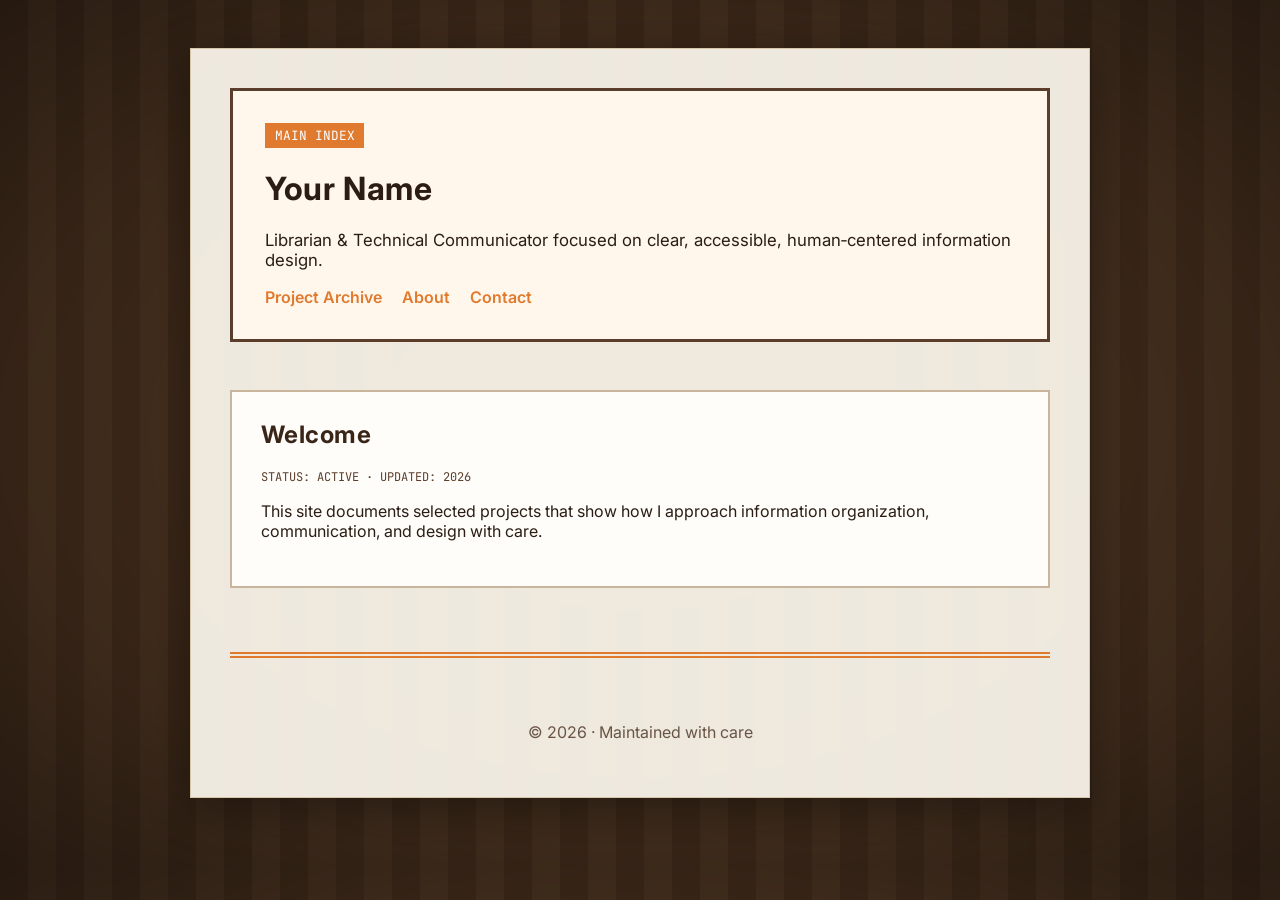
==== index.html @ 566702d9 "Added JS include" ====
<!DOCTYPE html>
<html lang="en">
<head>
  <meta charset="UTF-8">
  <meta name="viewport" content="width=device-width, initial-scale=1">

  <title>Main Index · Your Name</title>

  <!-- CSS -->
  <link rel="stylesheet" href="css/retro-70s.css">

  <!-- Fonts -->
  <link rel="preconnect" href="https://fonts.googleapis.com">
  <link rel="preconnect" href="https://fonts.gstatic.com" crossorigin>
  <link
    href="https://fonts.googleapis.com/css2?family=Inter:wght@400;600&family=JetBrains+Mono&display=swap"
    rel="stylesheet">
  <!-- JS -->
  <script src="js/retro-effects.js" defer></script>
</head>

<body>
  <div class="container">

    <header class="project-header">
      <span class="stamp">MAIN INDEX</span>
      <h1>Your Name</h1>

      <p class="subtitle">
        Librarian & Technical Communicator focused on clear, accessible,
        human‑centered information design.
      </p>

      <nav>
        <a href="work/index.html">Project Archive</a>
        <a href="about.html">About</a>
        <a href="contact.html">Contact</a>
      </nav>
    </header>

    <main>
      <section class="card">
        <h2>Welcome</h2>
        <div class="meta-line">STATUS: ACTIVE · UPDATED: 2026</div>

        <p>
          This site documents selected projects that show how I approach
          information organization, communication, and design with care.
        </p>
      </section>
    </main>

    <footer>
      <p>© 2026 · Maintained with care</p>
    </footer>

  </div>
</body>
</html>
``
---- css/retro-70s.css ----
:root {
  --paper: #f6f1e7;
  --brown: #5a3e2b;
  --dark-brown: #3a2618;
  --orange: #e07a2f;
  --border: #c9b59b;

  --monitor-bg: #0b120b;
  --monitor-green: #7cff7c;

  --text: #2b1d14;
}

/* ================= BASE ================= */

* {
  box-sizing: border-box;
}

body {
  margin: 0;
  font-family: Inter, system-ui, sans-serif;
  color: var(--text);

  /* 70s basement: wood paneling + dim lighting */
  background:
    radial-gradient(
      ellipse at center,
      rgba(0, 0, 0, 0.05) 0%,
      rgba(0, 0, 0, 0.3) 70%,
      rgba(0, 0, 0, 0.5) 100%
    ),
    repeating-linear-gradient(
      90deg,
      #4b321f 0px,
      #4b321f 28px,
      #553b26 28px,
      #553b26 56px
    );
}


h1, h2 {
  letter-spacing: 0.02em;
}

/* ================= CONTAINER ================= */

.container {
  max-width: 900px;
  margin: 3rem auto;
  padding: 2.5rem;
  background: rgba(246, 241, 231, 0.96);

  box-shadow:
    0 10px 40px rgba(0, 0, 0, 0.35),
    inset 0 0 0 1px #d8c6aa;
}

/* ================= HEADER ================= */

.project-header {
  border: 3px solid var(--brown);
  padding: 2rem;
  background: #fff7eb;
  margin-bottom: 3rem;
}

.stamp {
  font-family: "JetBrains Mono", monospace;
  background: var(--orange);
  color: white;
  padding: 0.25rem 0.6rem;
  font-size: 0.8rem;
  display: inline-block;
}

.subtitle {
  font-size: 1.05rem;
}

.metadata {
  display: flex;
  flex-wrap: wrap;
  gap: 1rem;
  margin: 1rem 0;
  font-family: "JetBrains Mono", monospace;
  font-size: 0.8rem;
}

nav a {
  color: var(--orange);
  text-decoration: none;
  font-weight: 600;
  margin-right: 1rem;
}

/* ================= CARDS ================= */

.card {
  background: #fffdf9;
  border: 2px solid var(--border);
  padding: 1.8rem;
  margin-bottom: 2.5rem;
}

.card h2 {
  margin-top: 0;
  color: var(--dark-brown);
}

/* ================= META LINE ================= */

.meta-line {
  font-family: "JetBrains Mono", monospace;
  font-size: 0.75rem;
  color: var(--brown);
  margin-bottom: 1rem;
}

/* ================= MONITOR ================= */

.monitor {
  background: var(--monitor-bg);
  border: 4px solid #222;
  padding: 1rem;
  margin-top: 1.5rem;
}

.monitor img {
  width: 100%;
  display: block;
}

.monitor figcaption {
  font-family: "JetBrains Mono", monospace;
  font-size: 0.75rem;
  color: var(--monitor-green);
  margin-top: 0.5rem;
}

/* ================= FOOTER ================= */

footer {
  text-align: center;
  margin-top: 4rem;
  padding-top: 3rem;
  border-top: 6px double var(--orange);
  color: #6a5545;
}
``
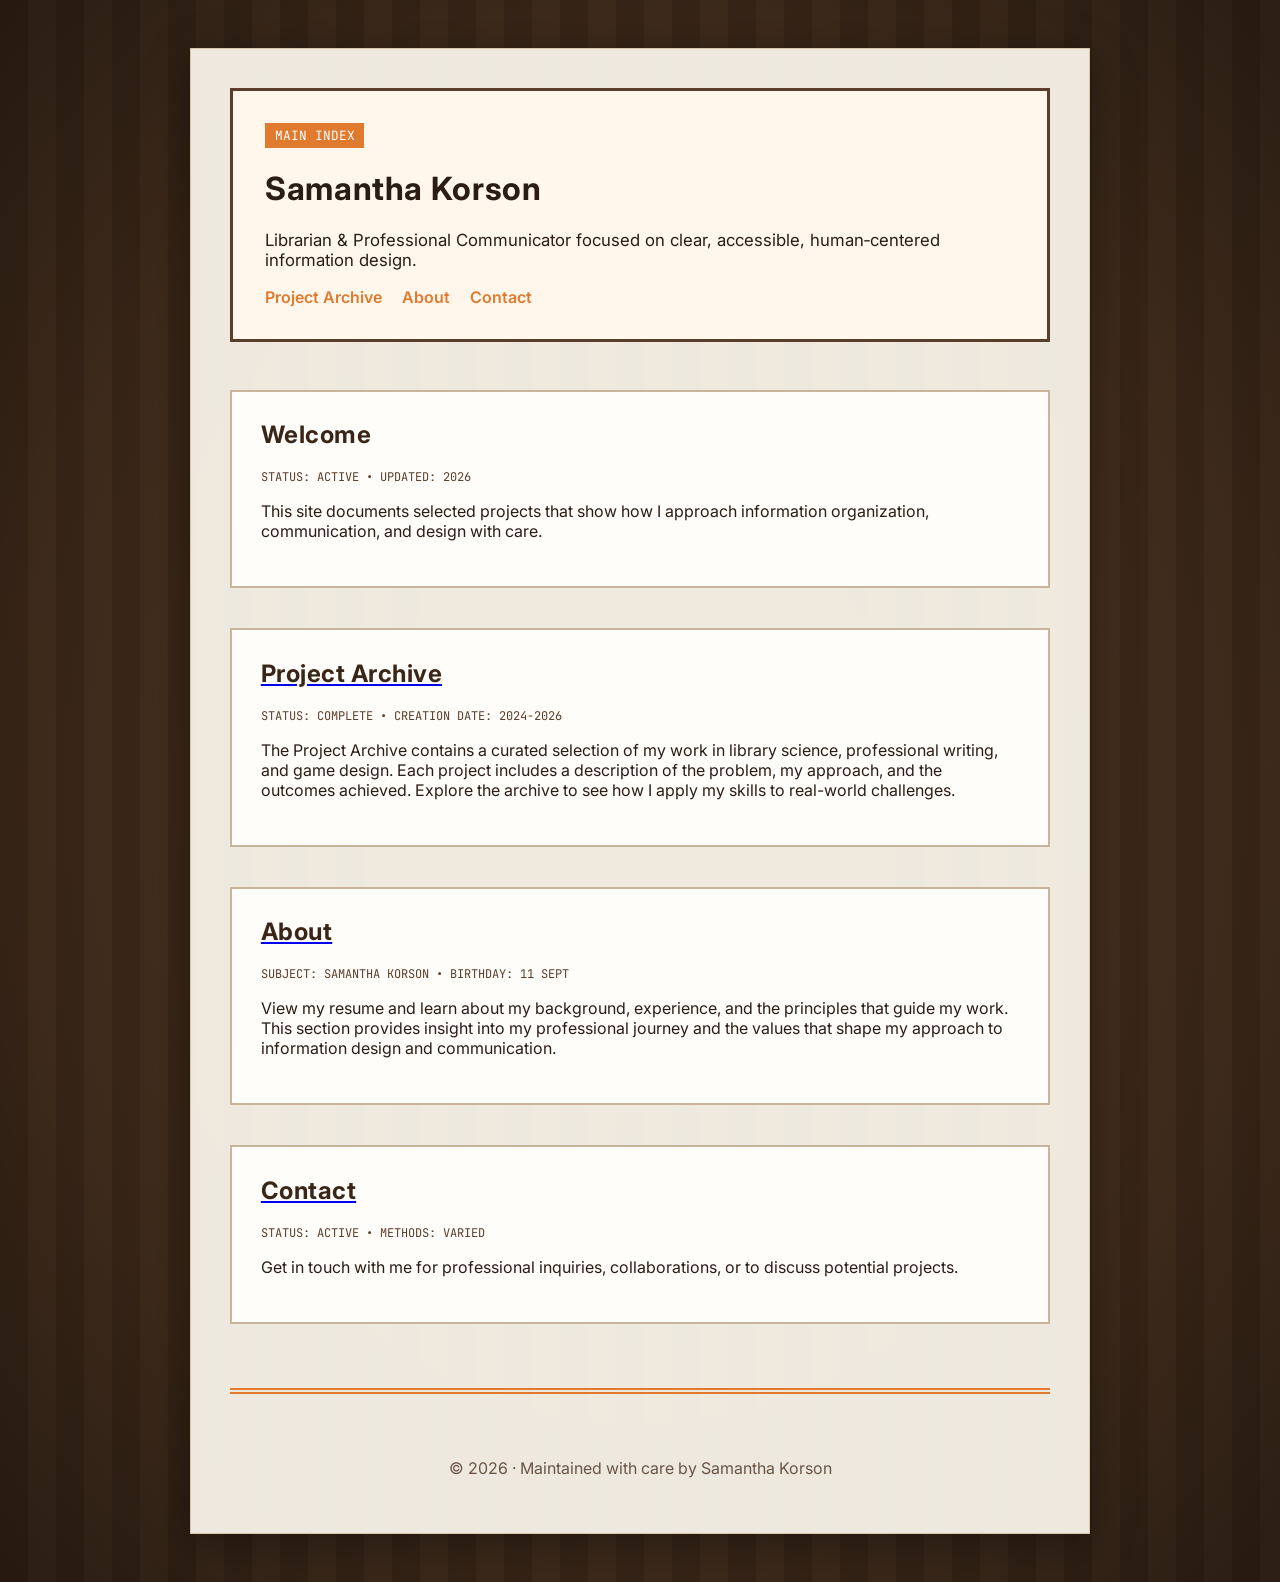
==== commit c51b901b: "Updated index.html" ====
--- a/index.html
+++ b/index.html
@@ -4,7 +4,7 @@
   <meta charset="UTF-8">
   <meta name="viewport" content="width=device-width, initial-scale=1">
 
-  <title>Main Index · Your Name</title>
+  <title>Main Index &bull; Samantha Korson</title>
 
   <!-- CSS -->
   <link rel="stylesheet" href="css/retro-70s.css">
@@ -24,10 +24,10 @@
 
     <header class="project-header">
       <span class="stamp">MAIN INDEX</span>
-      <h1>Your Name</h1>
+      <h1>Samantha Korson</h1>
 
       <p class="subtitle">
-        Librarian & Technical Communicator focused on clear, accessible,
+        Librarian & Professional Communicator focused on clear, accessible,
         human‑centered information design.
       </p>
 
@@ -40,8 +40,8 @@
 
     <main>
       <section class="card">
-        <h2>Welcome</h2>
-        <div class="meta-line">STATUS: ACTIVE · UPDATED: 2026</div>
+        <header><h2>Welcome</h2>
+        <div class="meta-line">STATUS: ACTIVE &bull; UPDATED: <time datetime="2026">2026</time></div></header>
 
         <p>
           This site documents selected projects that show how I approach
@@ -50,11 +50,43 @@
       </section>
     </main>
 
+      <main>
+      <section class="card">
+        <header><a href="work/index.html"><h2>Project Archive</h2></a>
+        <div class="meta-line">STATUS: COMPLETE &bull; CREATION DATE: <time datetime="2024">2024</time>-<time datetime="2026">2026</time></div></header>
+
+        <p>
+         The Project Archive contains a curated selection of my work in library science, professional writing, and game design. Each project includes a description of the problem, my approach, and the outcomes achieved. Explore the archive to see how I apply my skills to real-world challenges.
+        </p>
+      </section>
+      </main>
+
+      <main>
+      <section class="card">
+        <a href="about.html"><h2>About</h2></a>
+        <div class="meta-line">SUBJECT: SAMANTHA KORSON &bull; BIRTHDAY: <time datetime="1985-09-11">11 SEPT</time></div>
+
+        <p>
+        View my resume and learn about my background, experience, and the principles that guide my work. This section provides insight into my professional journey and the values that shape my approach to information design and communication.
+        </p>
+      </section>
+    </main>
+
+      <main>
+      <section class="card">
+        <a href="contact.html"><h2>Contact</h2></a>
+        <div class="meta-line">STATUS: ACTIVE &bull; METHODS: VARIED</div>
+
+        <p>
+          Get in touch with me for professional inquiries, collaborations, or to discuss potential projects.
+        </p>
+      </section>
+    </main>
+
     <footer>
-      <p>© 2026 · Maintained with care</p>
+      <p>&copy; <time datetime="2026">2026</time> · Maintained with care by Samantha Korson</p>
     </footer>
 
   </div>
 </body>
-</html>
-``
+</html>
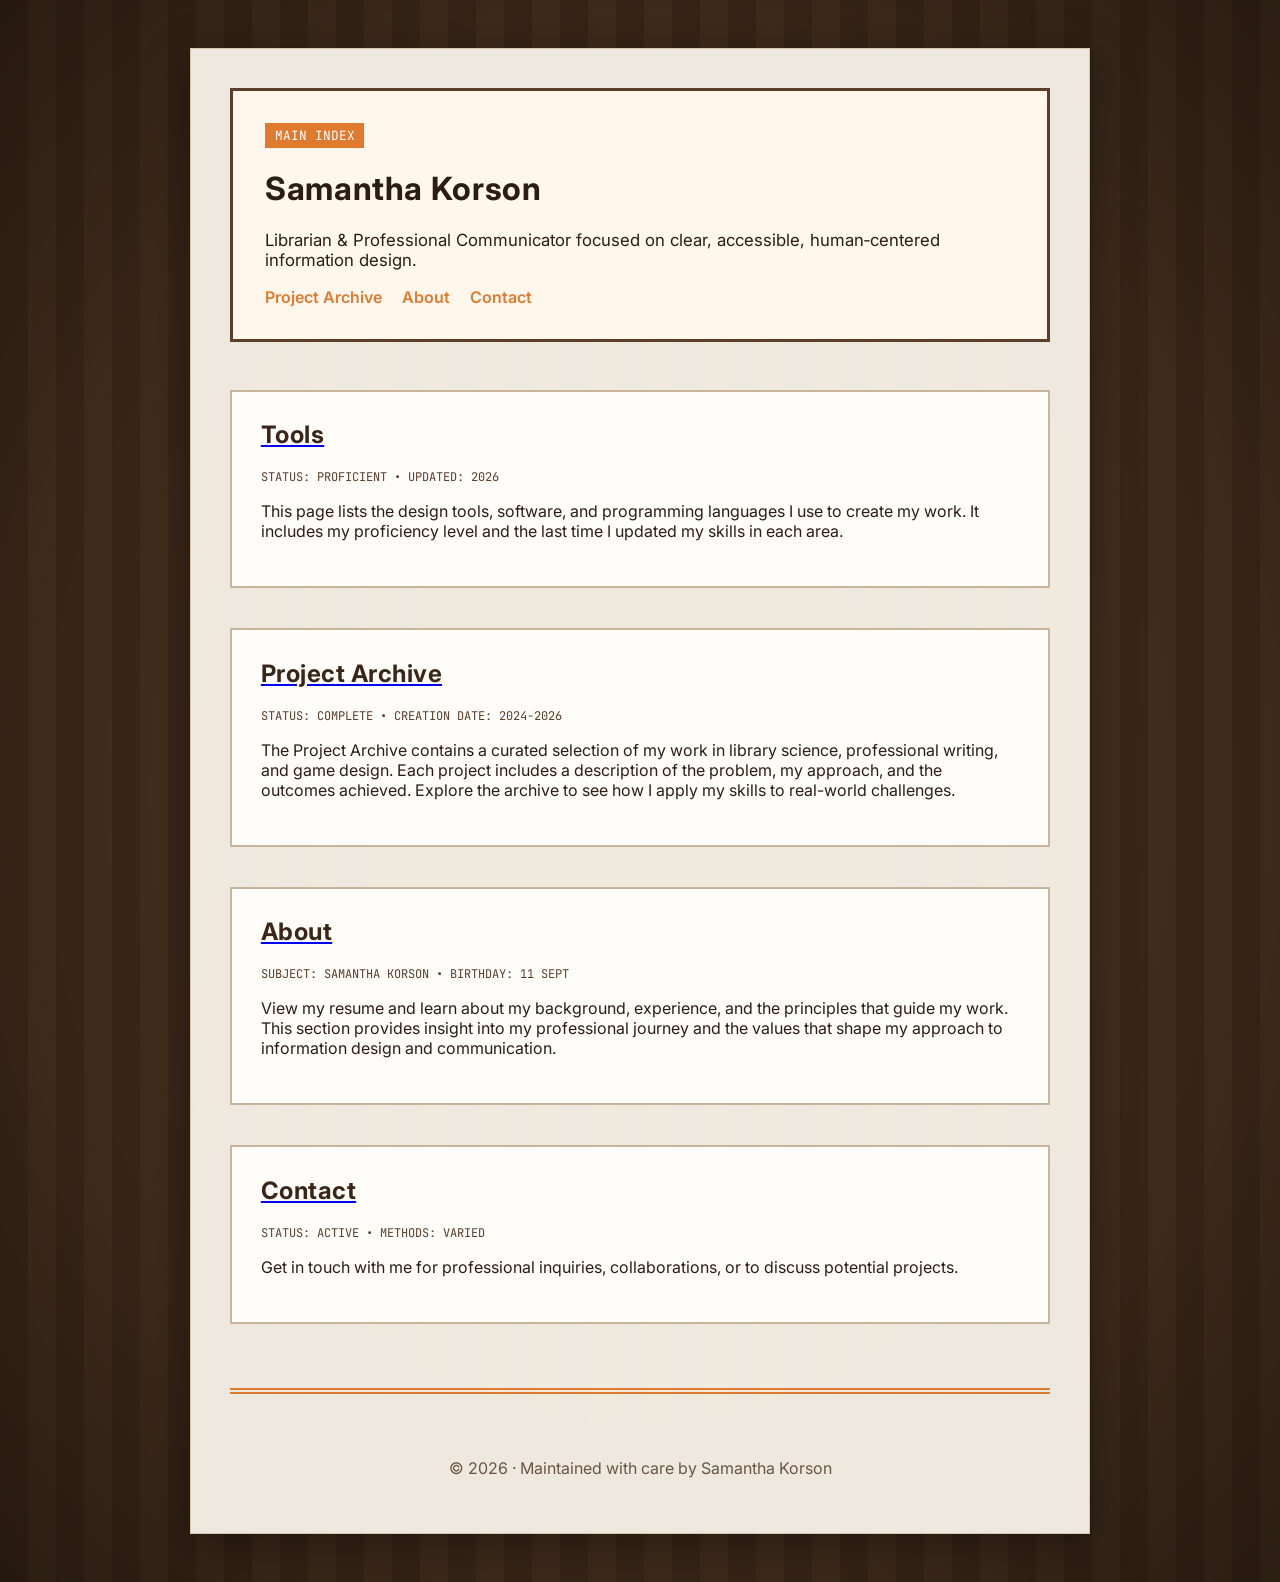
==== commit b71c186c: "Updated index.html" ====
--- a/index.html
+++ b/index.html
@@ -4,7 +4,7 @@
   <meta charset="UTF-8">
   <meta name="viewport" content="width=device-width, initial-scale=1">
 
-  <title>Main Index &bull; Samantha Korson</title>
+  <title>Portfolio &bull; Samantha Korson</title>
 
   <!-- CSS -->
   <link rel="stylesheet" href="css/retro-70s.css">
@@ -40,12 +40,11 @@
 
     <main>
       <section class="card">
-        <header><h2>Welcome</h2>
-        <div class="meta-line">STATUS: ACTIVE &bull; UPDATED: <time datetime="2026">2026</time></div></header>
+        <header><a href="tools.html"><h2>Tools</h2></a>
+        <div class="meta-line">STATUS: PROFICIENT &bull; UPDATED: <time datetime="2026">2026</time></div></header>
 
         <p>
-          This site documents selected projects that show how I approach
-          information organization, communication, and design with care.
+          This page lists the design tools, software, and programming languages I use to create my work. It includes my proficiency level and the last time I updated my skills in each area.
         </p>
       </section>
     </main>
@@ -63,8 +62,8 @@
 
       <main>
       <section class="card">
-        <a href="about.html"><h2>About</h2></a>
-        <div class="meta-line">SUBJECT: SAMANTHA KORSON &bull; BIRTHDAY: <time datetime="1985-09-11">11 SEPT</time></div>
+        <header><a href="about.html"><h2>About</h2></a>
+        <div class="meta-line">SUBJECT: SAMANTHA KORSON &bull; BIRTHDAY: <time datetime="1985-09-11">11 SEPT</time></div></header>
 
         <p>
         View my resume and learn about my background, experience, and the principles that guide my work. This section provides insight into my professional journey and the values that shape my approach to information design and communication.
@@ -74,8 +73,8 @@
 
       <main>
       <section class="card">
-        <a href="contact.html"><h2>Contact</h2></a>
-        <div class="meta-line">STATUS: ACTIVE &bull; METHODS: VARIED</div>
+        <header><a href="contact.html"><h2>Contact</h2></a>
+        <div class="meta-line">STATUS: ACTIVE &bull; METHODS: VARIED</div></header>
 
         <p>
           Get in touch with me for professional inquiries, collaborations, or to discuss potential projects.
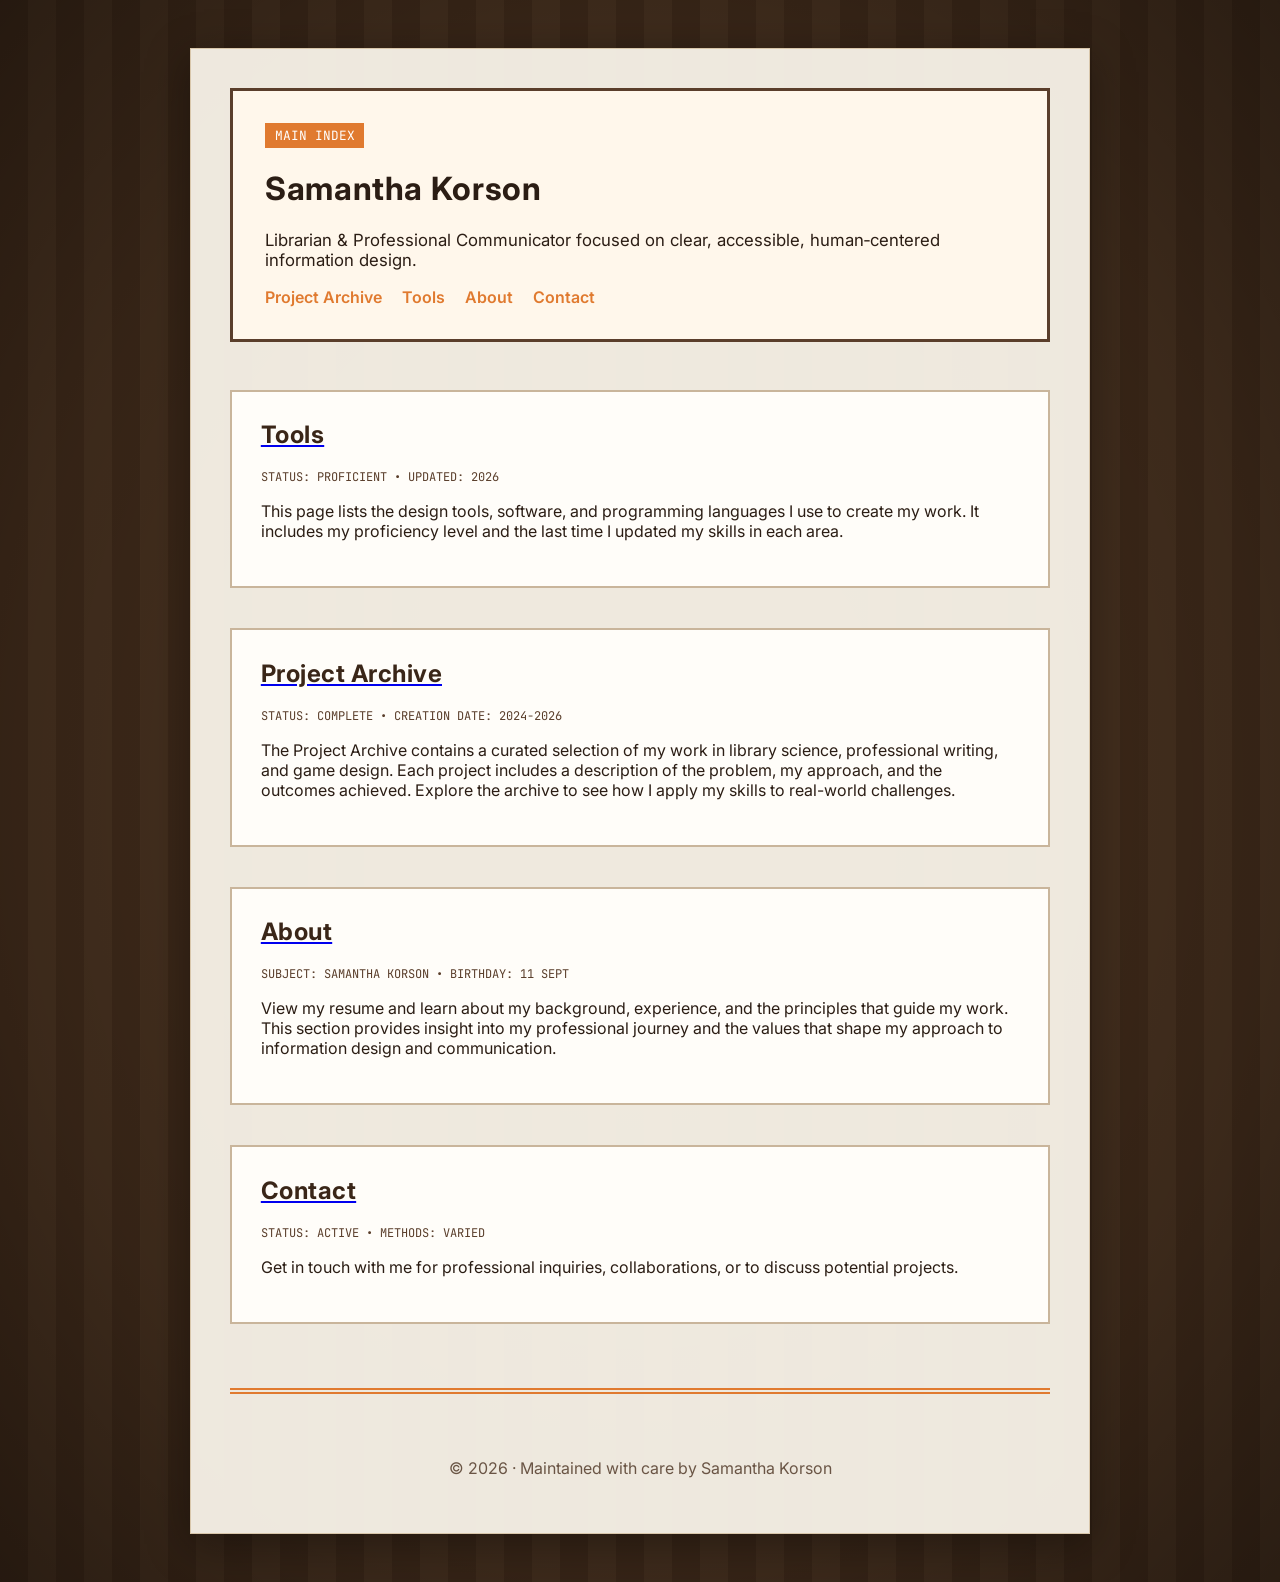
==== commit 320cd9ca: "Updated tools, added screenshots, changed footer on all pages" ====
--- a/index.html
+++ b/index.html
@@ -33,6 +33,7 @@
 
       <nav>
         <a href="work/index.html">Project Archive</a>
+        <a href="tools/index.html">Tools</a>
         <a href="about.html">About</a>
         <a href="contact.html">Contact</a>
       </nav>
@@ -40,7 +41,7 @@
 
     <main>
       <section class="card">
-        <header><a href="tools.html"><h2>Tools</h2></a>
+        <header><a href="/tools/index.html"><h2>Tools</h2></a>
         <div class="meta-line">STATUS: PROFICIENT &bull; UPDATED: <time datetime="2026">2026</time></div></header>
 
         <p>
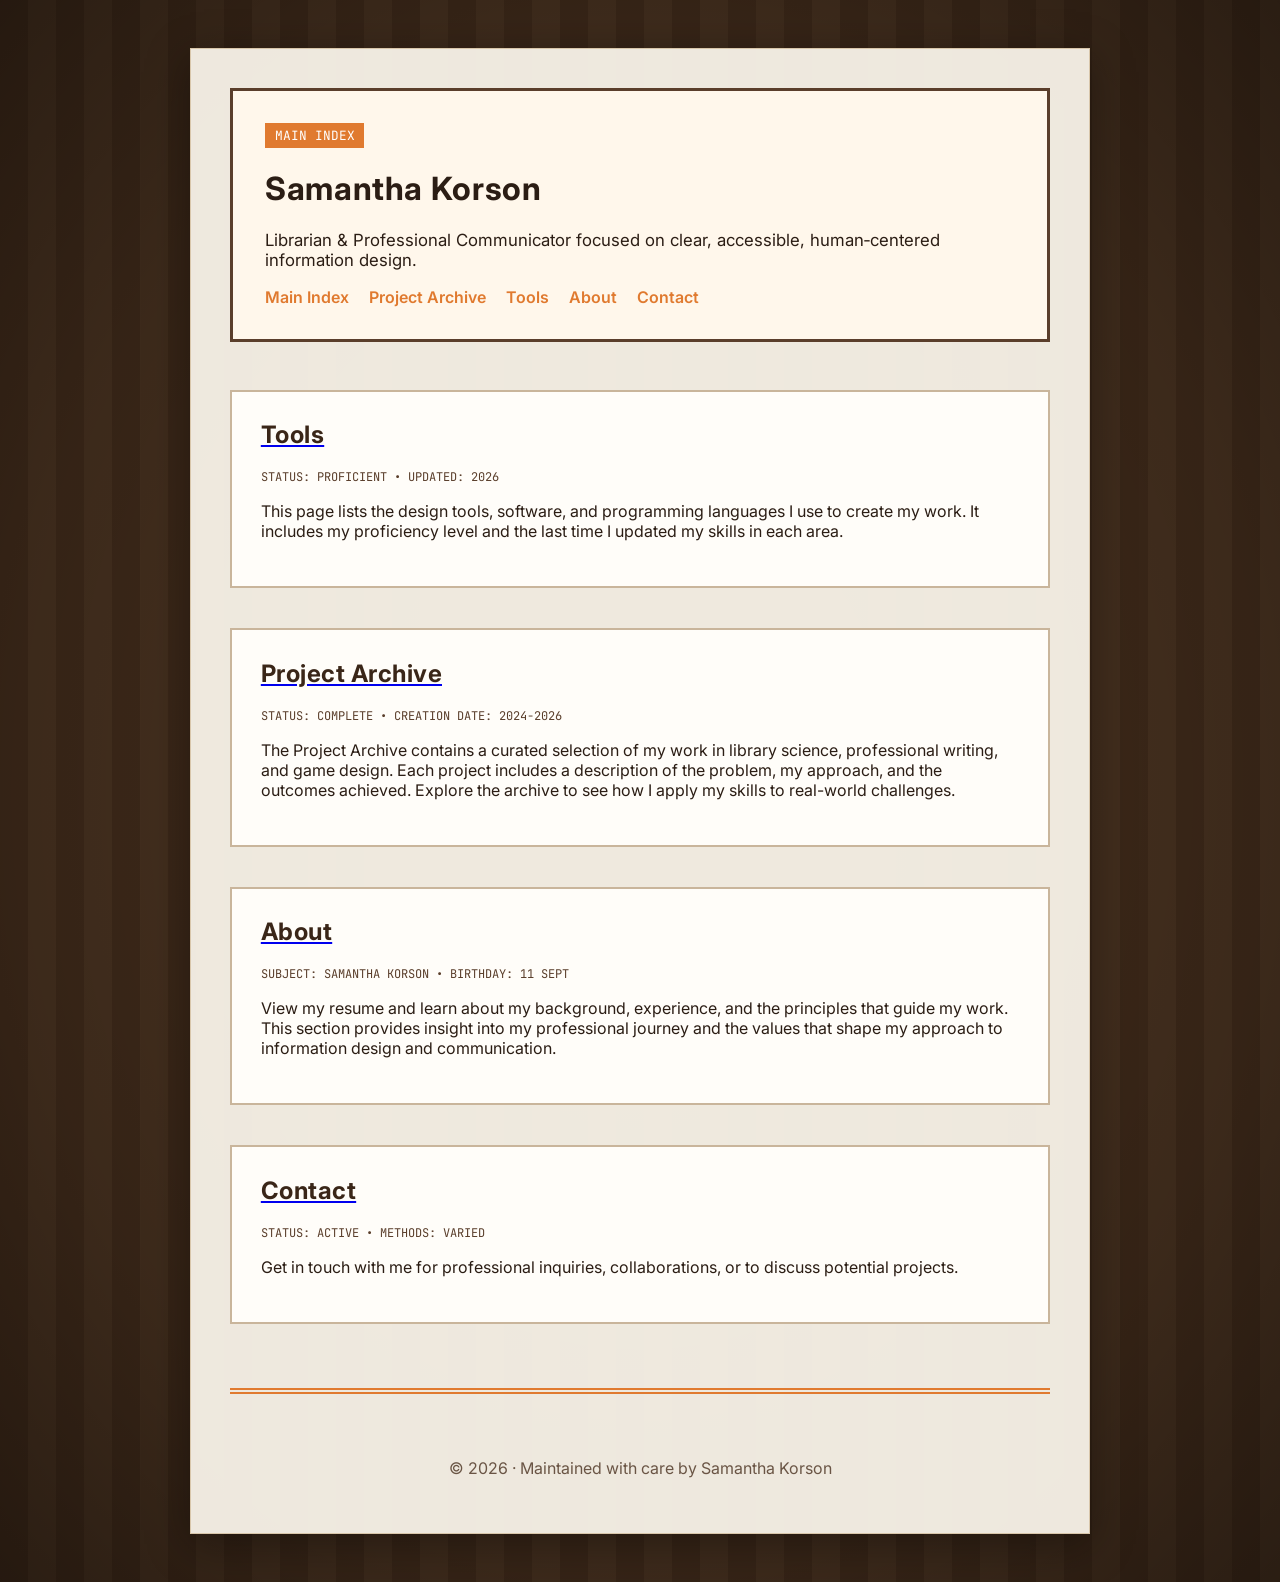
==== commit d6dce4d5: "Multiple changes to the tools index and subpages." ====
--- a/index.html
+++ b/index.html
@@ -22,7 +22,7 @@
 <body>
   <div class="container">
 
-    <header class="project-header">
+    <header class="page-header">
       <span class="stamp">MAIN INDEX</span>
       <h1>Samantha Korson</h1>
 
@@ -32,6 +32,7 @@
       </p>
 
       <nav>
+        <a href="index.html">Main Index</a>
         <a href="work/index.html">Project Archive</a>
         <a href="tools/index.html">Tools</a>
         <a href="about.html">About</a>
@@ -41,7 +42,7 @@
 
     <main>
       <section class="card">
-        <header><a href="/tools/index.html"><h2>Tools</h2></a>
+        <header><a href="tools/index.html"><h2>Tools</h2></a>
         <div class="meta-line">STATUS: PROFICIENT &bull; UPDATED: <time datetime="2026">2026</time></div></header>
 
         <p>
--- a/css/retro-70s.css
+++ b/css/retro-70s.css
@@ -59,7 +59,7 @@
 
 /* ================= HEADER ================= */
 
-.project-header {
+.page-header {
   border: 3px solid var(--brown);
   padding: 2rem;
   background: #fff7eb;
@@ -129,7 +129,21 @@
 
 .monitor img {
   width: 100%;
+  box-sizing: border-box;
+  aspect-ratio: 16 / 9;
+  object-fit: cover;
+  object-position: top;
   display: block;
+}
+
+[id$="_popover"] {
+  display: none;
+}
+
+[id$="_popover"]:checked + label > img {
+  width: 100%;
+  aspect-ratio: auto;
+  object-fit: contain;
 }
 
 .monitor figcaption {
@@ -137,6 +151,10 @@
   font-size: 0.75rem;
   color: var(--monitor-green);
   margin-top: 0.5rem;
+}
+
+.monitor a {
+  text-decoration: underline solid var(--monitor-green);
 }
 
 /* ================= FOOTER ================= */
@@ -147,5 +165,4 @@
   padding-top: 3rem;
   border-top: 6px double var(--orange);
   color: #6a5545;
-}
-``+}
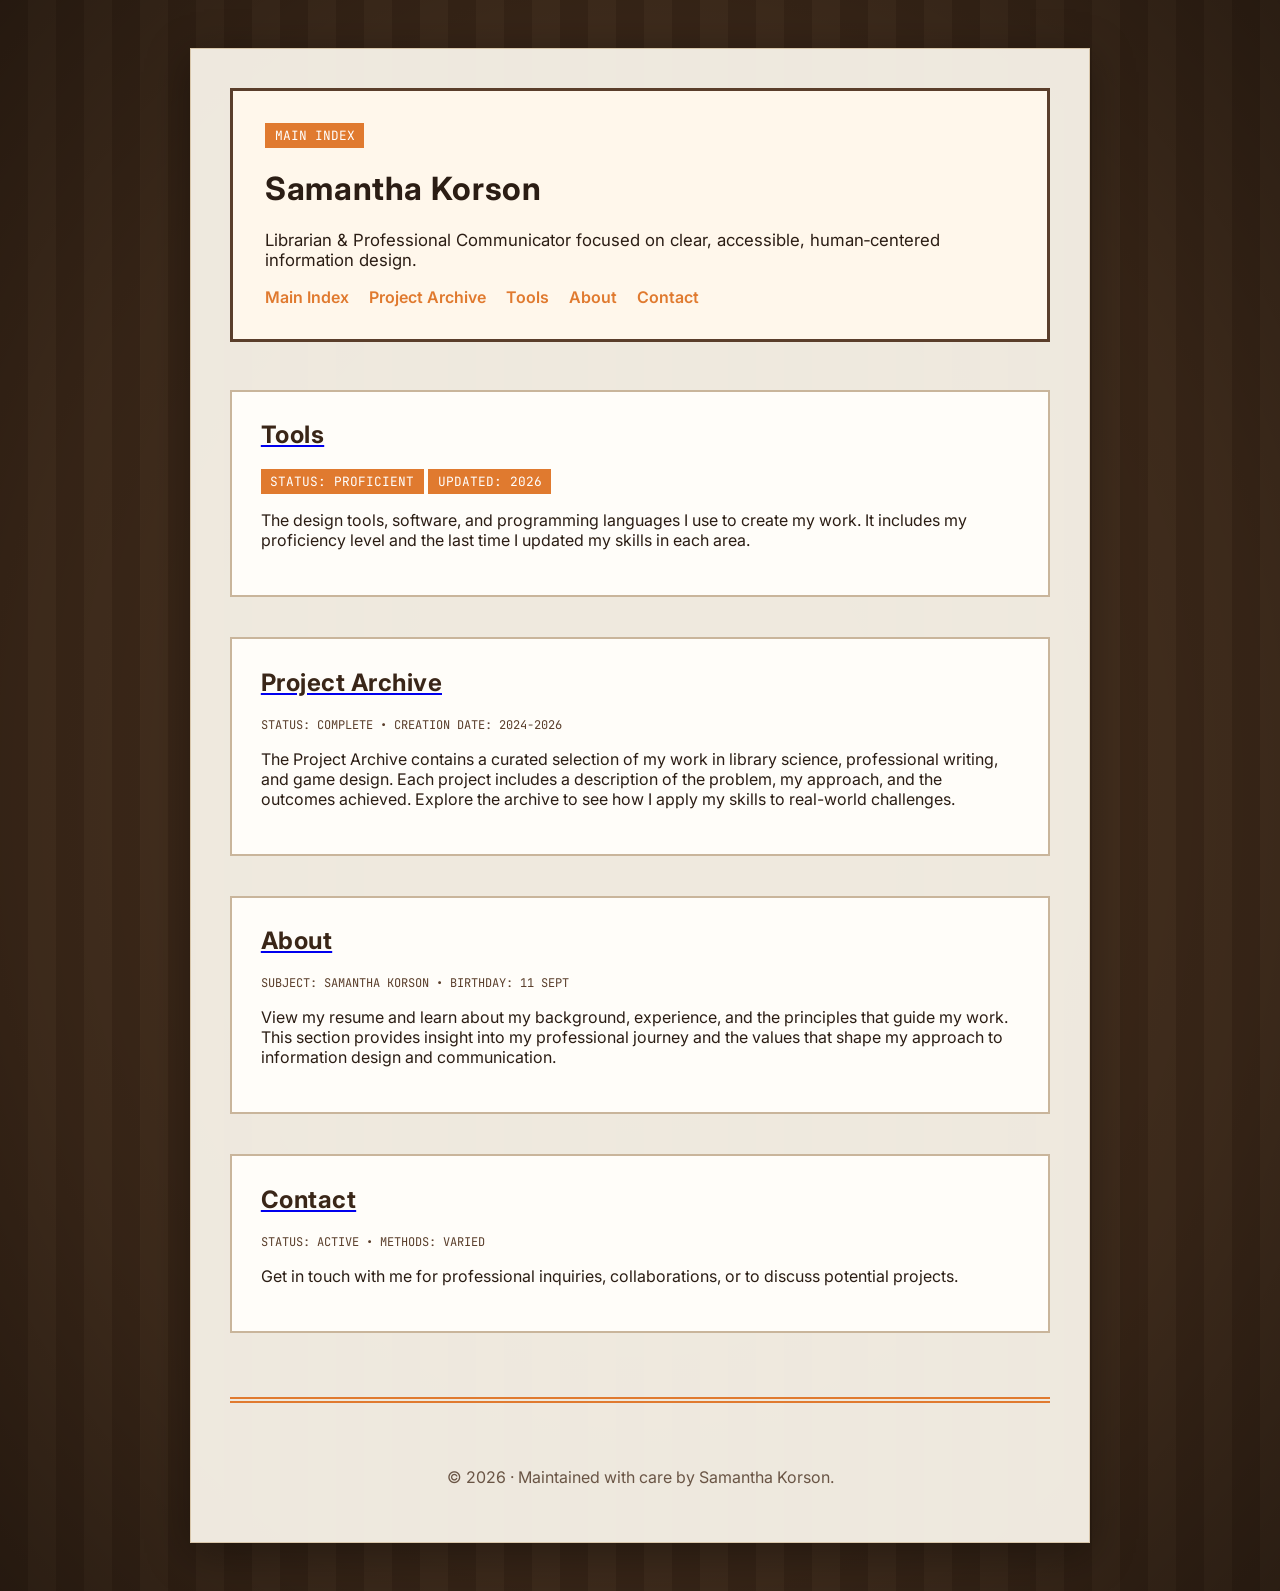
==== commit 9e576d7e: "Testing meta-line changes" ====
--- a/index.html
+++ b/index.html
@@ -16,12 +16,10 @@
     href="https://fonts.googleapis.com/css2?family=Inter:wght@400;600&family=JetBrains+Mono&display=swap"
     rel="stylesheet">
   <!-- JS -->
-  <script src="js/retro-effects.js" defer></script>
 </head>
 
 <body>
   <div class="container">
-
     <header class="page-header">
       <span class="stamp">MAIN INDEX</span>
       <h1>Samantha Korson</h1>
@@ -42,16 +40,16 @@
 
     <main>
       <section class="card">
-        <header><a href="tools/index.html"><h2>Tools</h2></a>
-        <div class="meta-line">STATUS: PROFICIENT &bull; UPDATED: <time datetime="2026">2026</time></div></header>
-
+        <header>
+          <a href="tools/index.html"><h2>Tools</h2></a>
+          <div class="stamp">STATUS: PROFICIENT</div>
+          <div class="stamp">UPDATED: <time datetime="2026">2026</time></div>
+        </header>
         <p>
-          This page lists the design tools, software, and programming languages I use to create my work. It includes my proficiency level and the last time I updated my skills in each area.
+          The design tools, software, and programming languages I use to create my work. It includes my proficiency level and the last time I updated my skills in each area.
         </p>
       </section>
-    </main>
 
-      <main>
       <section class="card">
         <header><a href="work/index.html"><h2>Project Archive</h2></a>
         <div class="meta-line">STATUS: COMPLETE &bull; CREATION DATE: <time datetime="2024">2024</time>-<time datetime="2026">2026</time></div></header>
@@ -60,9 +58,7 @@
          The Project Archive contains a curated selection of my work in library science, professional writing, and game design. Each project includes a description of the problem, my approach, and the outcomes achieved. Explore the archive to see how I apply my skills to real-world challenges.
         </p>
       </section>
-      </main>
 
-      <main>
       <section class="card">
         <header><a href="about.html"><h2>About</h2></a>
         <div class="meta-line">SUBJECT: SAMANTHA KORSON &bull; BIRTHDAY: <time datetime="1985-09-11">11 SEPT</time></div></header>
@@ -71,9 +67,7 @@
         View my resume and learn about my background, experience, and the principles that guide my work. This section provides insight into my professional journey and the values that shape my approach to information design and communication.
         </p>
       </section>
-    </main>
 
-      <main>
       <section class="card">
         <header><a href="contact.html"><h2>Contact</h2></a>
         <div class="meta-line">STATUS: ACTIVE &bull; METHODS: VARIED</div></header>
@@ -85,7 +79,7 @@
     </main>
 
     <footer>
-      <p>&copy; <time datetime="2026">2026</time> · Maintained with care by Samantha Korson</p>
+      <p>&copy; <time datetime="2026">2026</time> · Maintained with care by Samantha Korson.</p>
     </footer>
 
   </div>
--- a/css/retro-70s.css
+++ b/css/retro-70s.css
@@ -38,7 +38,6 @@
       #553b26 56px
     );
 }
-
 
 h1, h2 {
   letter-spacing: 0.02em;
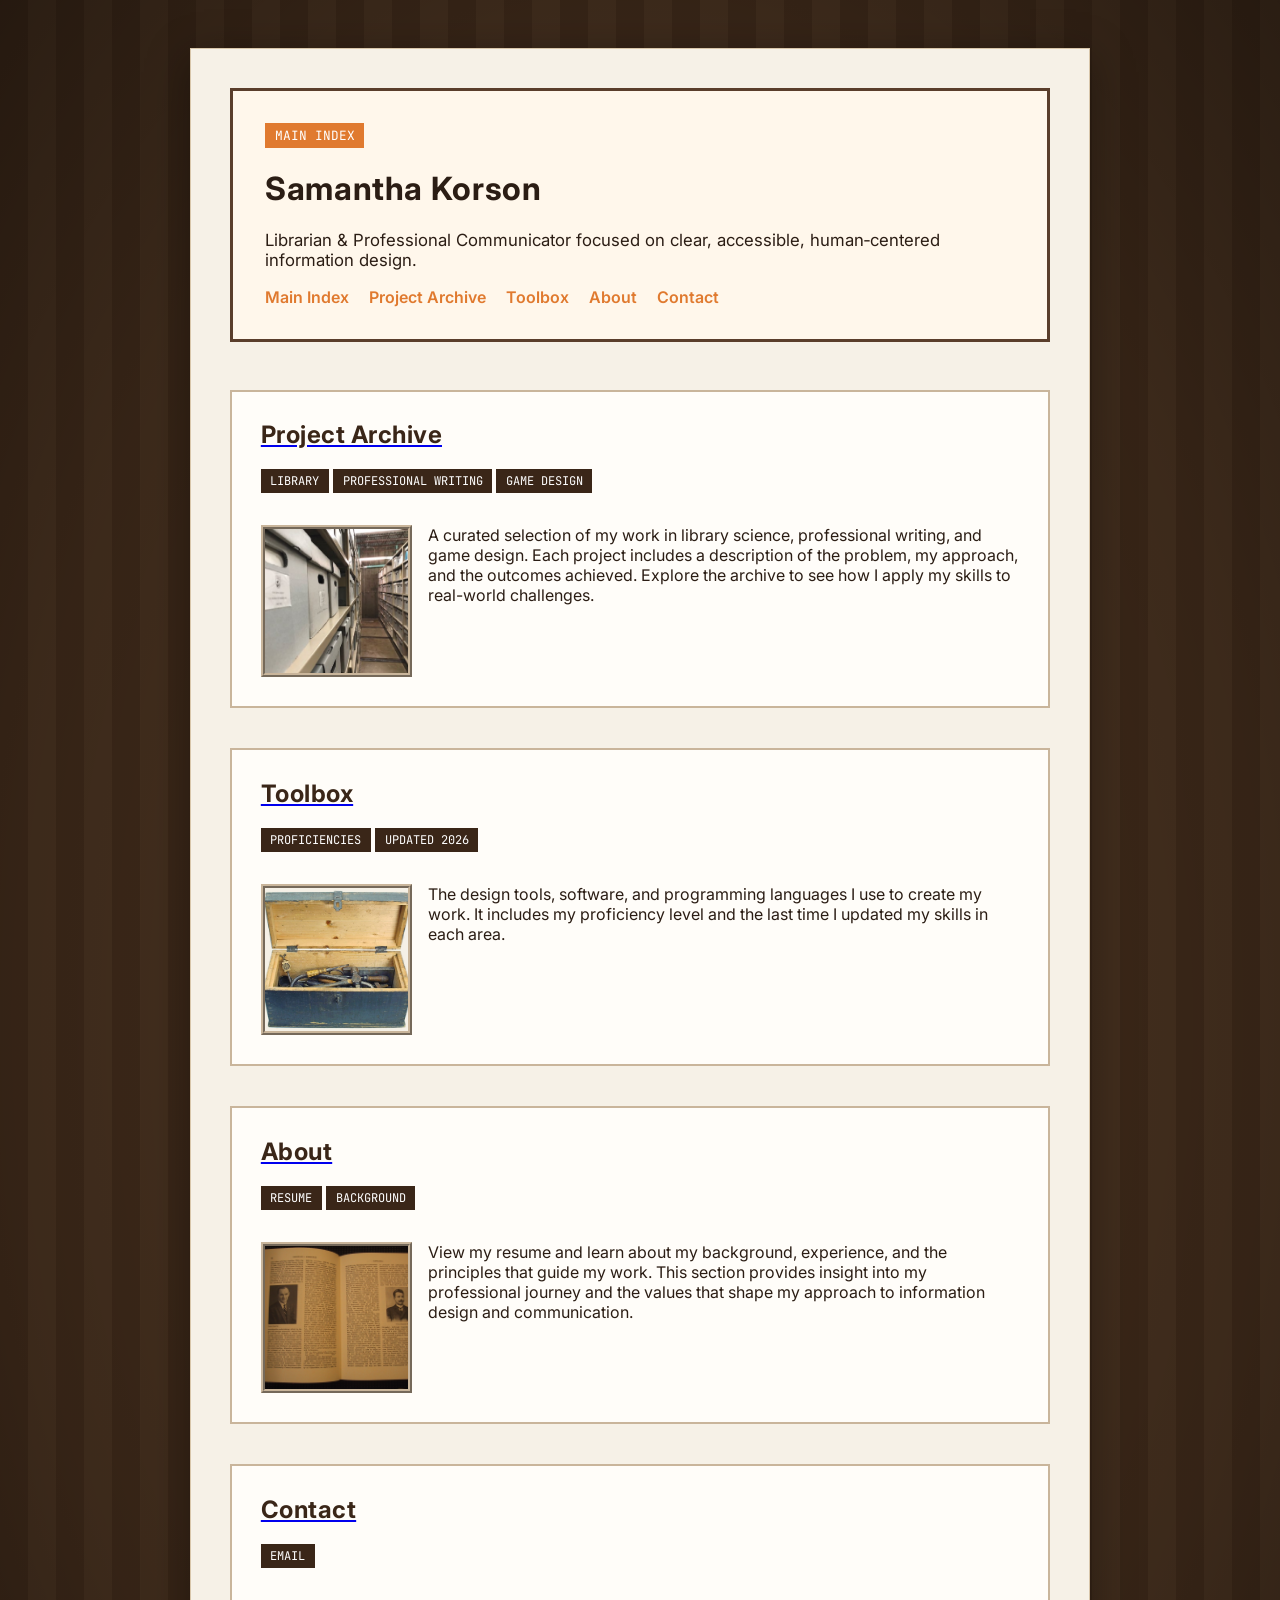
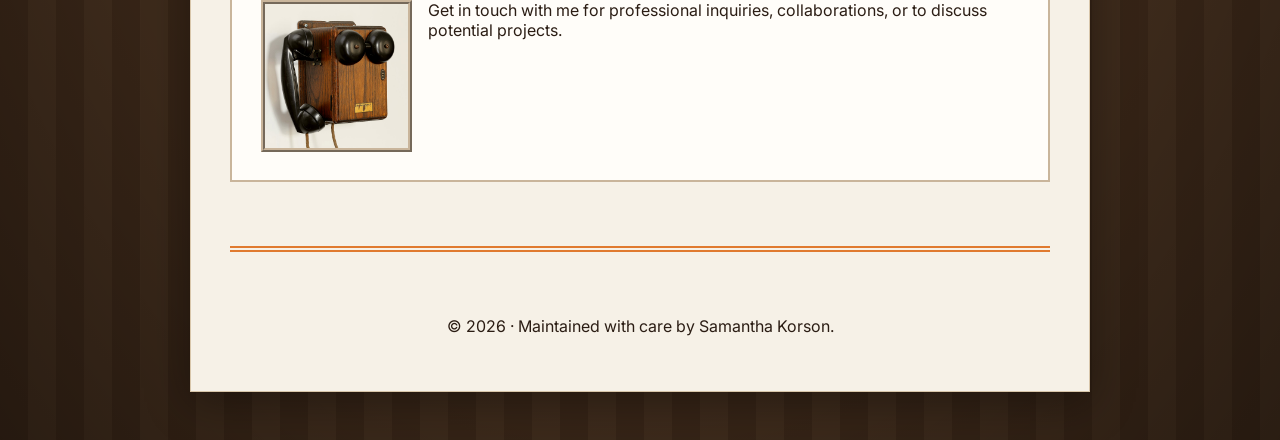
==== commit b9d40064: "Changes to structure, meta-line, images. Cleaned up code." ====
--- a/index.html
+++ b/index.html
@@ -15,7 +15,6 @@
   <link
     href="https://fonts.googleapis.com/css2?family=Inter:wght@400;600&family=JetBrains+Mono&display=swap"
     rel="stylesheet">
-  <!-- JS -->
 </head>
 
 <body>
@@ -32,7 +31,7 @@
       <nav>
         <a href="index.html">Main Index</a>
         <a href="work/index.html">Project Archive</a>
-        <a href="tools/index.html">Tools</a>
+        <a href="tools/index.html">Toolbox</a>
         <a href="about.html">About</a>
         <a href="contact.html">Contact</a>
       </nav>
@@ -40,38 +39,50 @@
 
     <main>
       <section class="card">
-        <header>
-          <a href="tools/index.html"><h2>Tools</h2></a>
-          <div class="stamp">STATUS: PROFICIENT</div>
-          <div class="stamp">UPDATED: <time datetime="2026">2026</time></div>
+        <header><a href="work/index.html"><h2>Project Archive</h2></a>
+          <div class="meta-line" aria-hidden="true">LIBRARY</div>
+          <div class="meta-line" aria-hidden="true">PROFESSIONAL WRITING</div>
+          <div class="meta-line" aria-hidden="true">GAME DESIGN</div>
         </header>
+        <img class="thumbnail" src="assets/images/archive.png" alt="Rolling shelves in an archive">
         <p>
-          The design tools, software, and programming languages I use to create my work. It includes my proficiency level and the last time I updated my skills in each area.
+          A curated selection of my work in library science, professional writing, and game design. 
+          Each project includes a description of the problem, my approach, and the outcomes achieved. 
+          Explore the archive to see how I apply my skills to real-world challenges.
         </p>
       </section>
-
+      
       <section class="card">
-        <header><a href="work/index.html"><h2>Project Archive</h2></a>
-        <div class="meta-line">STATUS: COMPLETE &bull; CREATION DATE: <time datetime="2024">2024</time>-<time datetime="2026">2026</time></div></header>
-
+        <header>
+          <a href="tools/index.html"><h2>Toolbox</h2></a>
+          <div class="meta-line" aria-hidden="true">PROFICIENCIES</div>
+          <div class="meta-line" aria-hidden="true">UPDATED <time datetime="2026">2026</time></div>
+        </header>
+        <img class="thumbnail" src="assets/images/toolbox.png" alt="Wooden box filled with tools">
         <p>
-         The Project Archive contains a curated selection of my work in library science, professional writing, and game design. Each project includes a description of the problem, my approach, and the outcomes achieved. Explore the archive to see how I apply my skills to real-world challenges.
+          The design tools, software, and programming languages I use to create my work. It includes 
+          my proficiency level and the last time I updated my skills in each area.
         </p>
       </section>
 
       <section class="card">
         <header><a href="about.html"><h2>About</h2></a>
-        <div class="meta-line">SUBJECT: SAMANTHA KORSON &bull; BIRTHDAY: <time datetime="1985-09-11">11 SEPT</time></div></header>
-
+          <div class="meta-line" aria-hidden="true">RESUME</div>
+          <div class="meta-line" aria-hidden="true">BACKGROUND</div>
+        </header>
+        <img class="thumbnail" src="assets/images/about.jpg" alt="Open book">
         <p>
-        View my resume and learn about my background, experience, and the principles that guide my work. This section provides insight into my professional journey and the values that shape my approach to information design and communication.
+          View my resume and learn about my background, experience, and the principles that guide my work. 
+          This section provides insight into my professional journey and the values that shape my approach 
+          to information design and communication.
         </p>
       </section>
 
       <section class="card">
         <header><a href="contact.html"><h2>Contact</h2></a>
-        <div class="meta-line">STATUS: ACTIVE &bull; METHODS: VARIED</div></header>
-
+          <div class="meta-line" aria-hidden="true">EMAIL</div>
+        </header>
+        <img class="thumbnail" src="assets/images/contact.jpg" alt="Antique telephone">
         <p>
           Get in touch with me for professional inquiries, collaborations, or to discuss potential projects.
         </p>
--- a/css/retro-70s.css
+++ b/css/retro-70s.css
@@ -1,13 +1,13 @@
 :root {
   --paper: #f6f1e7;
+  --dark-paper: #fff7eb;
   --brown: #5a3e2b;
   --dark-brown: #3a2618;
   --orange: #e07a2f;
   --border: #c9b59b;
-
   --monitor-bg: #0b120b;
   --monitor-green: #7cff7c;
-
+  --monitor-border: #222;
   --text: #2b1d14;
 }
 
@@ -21,8 +21,6 @@
   margin: 0;
   font-family: Inter, system-ui, sans-serif;
   color: var(--text);
-
-  /* 70s basement: wood paneling + dim lighting */
   background:
     radial-gradient(
       ellipse at center,
@@ -49,8 +47,7 @@
   max-width: 900px;
   margin: 3rem auto;
   padding: 2.5rem;
-  background: rgba(246, 241, 231, 0.96);
-
+  background: var(--paper);
   box-shadow:
     0 10px 40px rgba(0, 0, 0, 0.35),
     inset 0 0 0 1px #d8c6aa;
@@ -61,7 +58,7 @@
 .page-header {
   border: 3px solid var(--brown);
   padding: 2rem;
-  background: #fff7eb;
+  background: var(--dark-paper);
   margin-bottom: 3rem;
 }
 
@@ -101,6 +98,7 @@
   border: 2px solid var(--border);
   padding: 1.8rem;
   margin-bottom: 2.5rem;
+  overflow:hidden;
 }
 
 .card h2 {
@@ -108,20 +106,37 @@
   color: var(--dark-brown);
 }
 
+.thumbnail {
+  clear: both;
+  width: 20%;
+  aspect-ratio: 1 / 1;
+  margin: 1rem 1rem 0 0;
+  float: left;
+  object-fit: cover;
+  border: 4px ridge var(--border);
+}
+
 /* ================= META LINE ================= */
 
 .meta-line {
   font-family: "JetBrains Mono", monospace;
+  background: var(--dark-brown);
+  color: white;
+  padding: 0.25rem 0.6rem;
+  margin: 0 0 1rem 0;
   font-size: 0.75rem;
-  color: var(--brown);
-  margin-bottom: 1rem;
+  display: inline-block;
+}
+
+.meta-line a {
+  color: white;
 }
 
 /* ================= MONITOR ================= */
 
 .monitor {
   background: var(--monitor-bg);
-  border: 4px solid #222;
+  border: 4px solid var(--monitor-border);
   padding: 1rem;
   margin-top: 1.5rem;
 }
@@ -163,5 +178,5 @@
   margin-top: 4rem;
   padding-top: 3rem;
   border-top: 6px double var(--orange);
-  color: #6a5545;
+  color: var(--text);
 }
